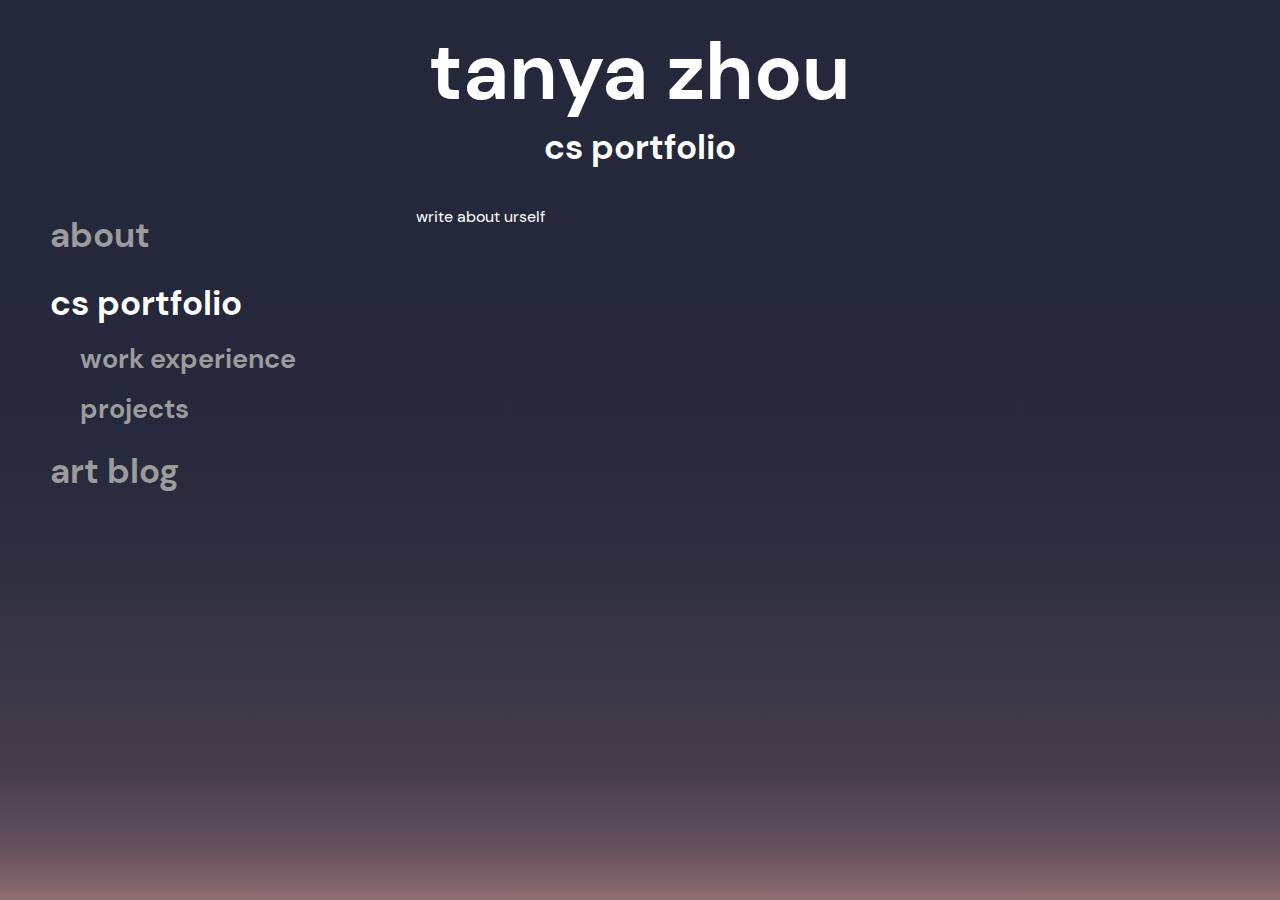
==== root/cs-portfolio.html @ 7c277479 "edited js files" ====
<!DOCTYPE html>
<html lang="en">

<head>
  <title>Tanya's Website</title>
  <link rel="stylesheet" type="text/css" href="../public/styles/styles.css" media="all" />
  <link rel="shortcut icon" type="image/x-icon" href="../public/images/caticon.ico">
  <script defer src="../js/navscript.js" type="text/javascript"></script>
</head>

<body class="cs-page-bkg">
  <header class="cs-pg-hdr">
    <h1>tanya zhou</h1>
    <h3>cs portfolio</h3>
  </header>
  <main>
    <div class="row">
      <nav>
        <ul>
          <li>
            <a id="abt" href="index.html">about</a>
          </li>
          <li>
            <a id="cs" href="cs-portfolio.html">cs portfolio</a>
          </li>
          <ul class="smaller-nav">
            <li class="smaller-nav">
              <a href="work-exp.html">work experience</a>
            </li>
            <li class="smaller-nav">
              <a href="cs-projects.html">projects</a>
            </li>
          </ul>
          <li>
            <a id="art" href="art-blog.html">art blog</a>
          </li>
        </ul>
      </nav>
      <div class="middle-content">
        <p>write about urself</p>
      </div>
    </div>
  </main>
</body>
---- public/styles/styles.css ----
@font-face {
  font-family: "DM Sans";
  src: url('../fonts/DMSans-Regular.ttf') format('truetype');
  font-weight: normal;
  font-style: normal;
}


@font-face {
  font-family: "DM Sans";
  src: url('../fonts/DMSans-Bold.ttf') format('truetype');
  font-weight: bold;
  font-style: normal;
}

@font-face {
  font-family: "DM Sans";
  src: url('../fonts/DMSans-Italic.ttf') format('truetype');
  font-weight: normal;
  font-style: italic;
}

html {
  font-family: "DM Sans", sans-serif;
  color: white;
}

footer {
  text-align: center;
  margin: 20px;
  padding: 20px;
}

header {
  color: white;
  font-weight: bold;
  font-style: normal;
  text-align: center;
  font-size: 50px;
  padding: 0;
  margin: 40px 0;
}

.cs-pg-hdr {
  font-size: 40px;
  margin: 20px 0;
}

body {
  opacity: 0;
  transition-duration: 1.5s;
  transition-property: opacity;
}

.fade {
  opacity: 1;
}

h1 {
  padding: 0;
  margin: 0;
}

h3 {
  padding: 0;
  margin: 0;
  font-size: 35px;
}

h4 {
  margin: 30px 0 0 0;
  font-size: 21px;
}

nav {
  margin: 0;
  padding: 0;
  max-width: 300px;
}

nav a {
  text-decoration: none;
  color: #9C9C9C;
}

nav ul {
  margin: auto;
  font-weight: bold;
  font-size: 35px;
  text-align: left;
  padding: 0 10px;
  list-style: none;
}

nav li {
  margin: 22px 0 0 0;
}


.smaller-nav {
  font-size: 27px;
  margin: 15px 15px;
  padding: 0;
}

.active {
  color: white;
}

/* backgrounds different for each page */
.about-pg-bkg {
  background: url("../images/mtn-bkg-darker.jpg") no-repeat center center fixed;
  -webkit-background-size: cover;
  -moz-background-size: cover;
  -o-background-size: cover;
  background-size: cover;
}

.centered-box {
  margin: auto;
}

main {
  width: 1200px;
  margin: auto;
}

.row {
  display: flex;
  flex-direction: row;
  margin: auto;
}

.middle-content {
  margin: 0 0 0 80px;
  max-width: 700px;
}

.ab-middle-content {
  max-width: 500px;
}

.intro-p {

  font-weight: bold;
  font-size: 23px;
}


.home-navbar {
  color: white;
  font-size: 30px;
  text-decoration: none;
}

/* cs portfolio stuff */
.cs-page-bkg {
  background: rgb(36, 40, 59);
  background: linear-gradient(180deg, rgba(36, 40, 59, 1) 0%, rgba(38, 41, 60, 1) 49%, rgba(56, 53, 69, 1) 73%, rgba(70, 62, 76, 1) 86%, rgba(95, 78, 89, 1) 93%, rgba(118, 93, 101, 1) 97%, rgba(144, 110, 114, 1) 100%, rgba(180, 133, 133, 1) 100%);
  margin: 0;
  background-repeat: no-repeat;
  background-attachment: fixed;
}

.timeline {
  margin: 30px 30px;
  display: grid;
  color: white;
  grid-template-columns: 0fr 2px 2fr;
}

.timeline_component_right {
  margin: 0 20px 40px 20px;
}

.timeline_date_right {
  margin: 0;
  text-align: right;
  font-weight: bold;
  font-size: 20px;
}

.timeline__middle {
  position: relative;
  background: #9C8585;
}

.timeline__point {
  position: absolute;
  width: 15px;
  height: 15px;
  top: 0;
  left: 50%;
  transform: translateX(-50%);
  background: #9C8585;
  border-radius: 50%;
}

.timeline__point--bottom {
  top: initial;
  bottom: 0;
}

.timeline_title {
  margin: 0 0 7px 0;
  padding: 0;
  font-weight: bold;
  font-size: 25px;
}


.timeline_text {
  list-style-position: inside;
  margin: 0 10px;
  padding: 0;
  font-size: 17px;
}
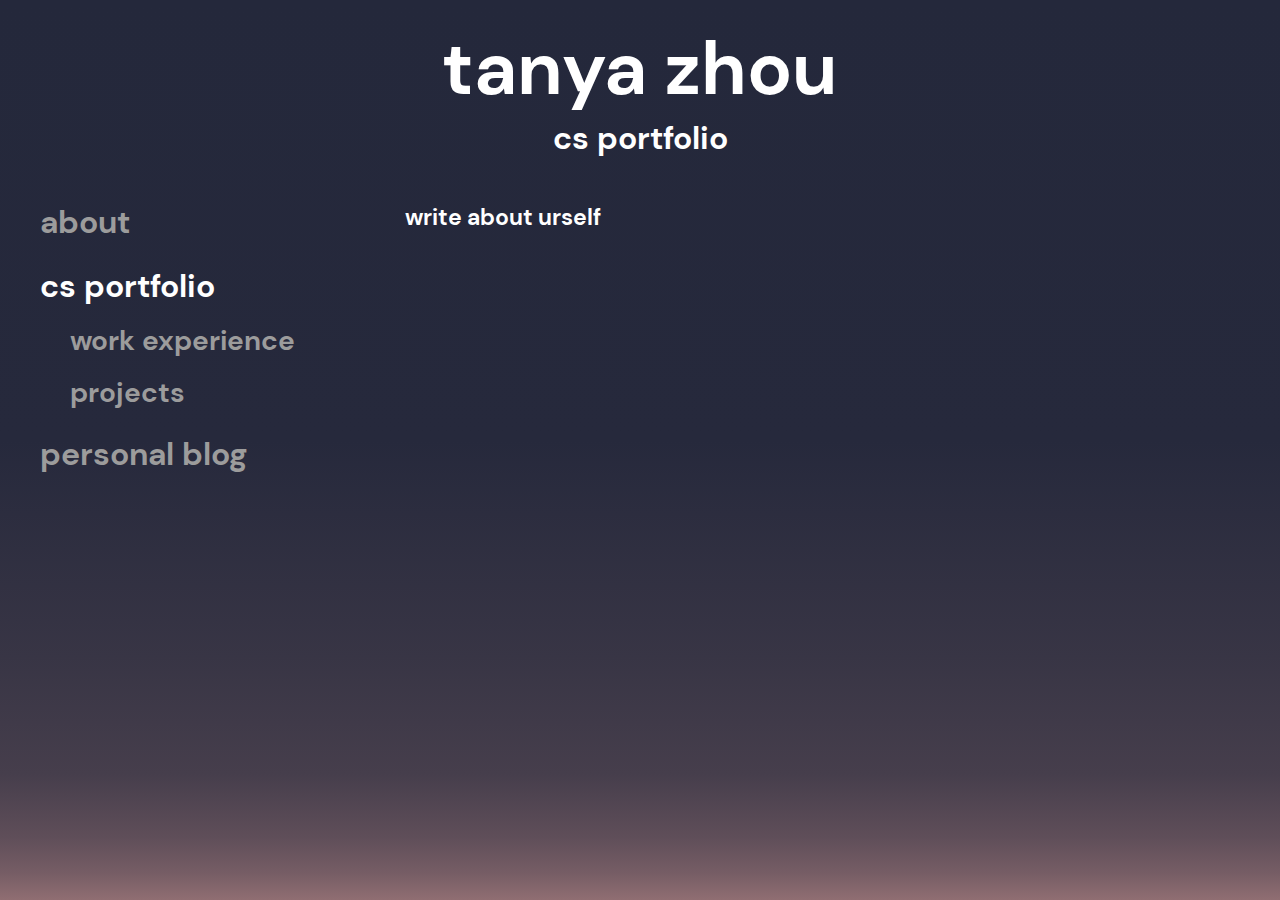
==== commit d9c6adf2: "writing descriptions for cs projects" ====
--- a/root/cs-portfolio.html
+++ b/root/cs-portfolio.html
@@ -32,11 +32,11 @@
             </li>
           </ul>
           <li>
-            <a id="art" href="art-blog.html">art blog</a>
+            <a id="art" href="personal-blog.html">personal blog</a>
           </li>
         </ul>
       </nav>
-      <div class="middle-content">
+      <div class="middle-content intro-p">
         <p>write about urself</p>
       </div>
     </div>
--- a/public/styles/styles.css
+++ b/public/styles/styles.css
@@ -36,7 +36,6 @@
   font-weight: bold;
   font-style: normal;
   text-align: center;
-  font-size: 50px;
   padding: 0;
   margin: 40px 0;
 }
@@ -58,18 +57,25 @@
 
 h1 {
   padding: 0;
+  margin: auto;
+  font-size: 75px;
+}
+
+h2 {
+  font-size: 40px;
+  padding: 0;
+  margin: 30px 0 10px 0;
+}
+
+h3 {
+  padding: 0;
   margin: 0;
-}
-
-h3 {
-  padding: 0;
-  margin: 0;
-  font-size: 35px;
+  font-size: 32px;
 }
 
 h4 {
-  margin: 30px 0 0 0;
-  font-size: 21px;
+  margin: 20px 0 0 0;
+  font-size: 24px;
 }
 
 nav {
@@ -83,12 +89,17 @@
   color: #9C9C9C;
 }
 
+.cs-link {
+  text-decoration: none;
+  color: #FFCB9B;
+}
+
 nav ul {
   margin: auto;
   font-weight: bold;
-  font-size: 35px;
+  font-size: 32px;
   text-align: left;
-  padding: 0 10px;
+  padding: 0;
   list-style: none;
 }
 
@@ -98,7 +109,7 @@
 
 
 .smaller-nav {
-  font-size: 27px;
+  font-size: 28px;
   margin: 15px 15px;
   padding: 0;
 }
@@ -127,17 +138,13 @@
 
 .row {
   display: flex;
+  margin: 0 0 20px 0;
   flex-direction: row;
-  margin: auto;
 }
 
 .middle-content {
   margin: 0 0 0 80px;
-  max-width: 700px;
-}
-
-.ab-middle-content {
-  max-width: 500px;
+  max-width: 550px;
 }
 
 .intro-p {
@@ -162,15 +169,21 @@
   background-attachment: fixed;
 }
 
+.cs-page-title {
+  font-size: 50px;
+}
+
 .timeline {
-  margin: 30px 30px;
+  margin: 30px 0;
   display: grid;
   color: white;
   grid-template-columns: 0fr 2px 2fr;
 }
+
 
 .timeline_component_right {
   margin: 0 20px 40px 20px;
+  max-width: 550px;
 }
 
 .timeline_date_right {
@@ -213,5 +226,82 @@
   list-style-position: inside;
   margin: 0 10px;
   padding: 0;
-  font-size: 17px;
+  font-size: 22px;
+}
+
+.cs-proj-content {
+  margin: 0 0 0 50px;
+  max-width: 850px;
+}
+
+.cs-proj-box {
+  margin: 0 10px 0 0;
+  width: 450px;
+}
+
+.bold {
+  font-weight: bold;
+}
+
+.cs-proj-descrip {
+  margin: auto;
+  width: 1000px;
+}
+
+img {
+  margin: 20px;
+  align-self: center;
+  border-radius: 10px;
+
+}
+
+#resize-600 {
+  width: 600px;
+  height: auto;
+}
+
+#resize-500 {
+  width: 500px;
+  height: auto;
+}
+
+#resize-400 {
+  width: 400px;
+  height: auto;
+}
+
+.project-description {
+  font-size: 22px;
+  padding: 0;
+  margin: 10px 0;
+}
+
+.proj-link {
+  color: white;
+  text-decoration: none;
+  font-size: 22px;
+
+}
+
+.proj-link:hover {
+  color: #EEBABA;
+}
+
+.img-descrip {
+  margin: 20px 0 0 20px;
+  padding: 0;
+  font-size: 20px;
+  font-style: italic;
+}
+
+.li-cs {
+  margin: 0 0 15px 0;
+}
+
+.larger-bottom {
+  margin: 0 0 60px 0;
+}
+
+.font-22 {
+  font-size: 22px;
 }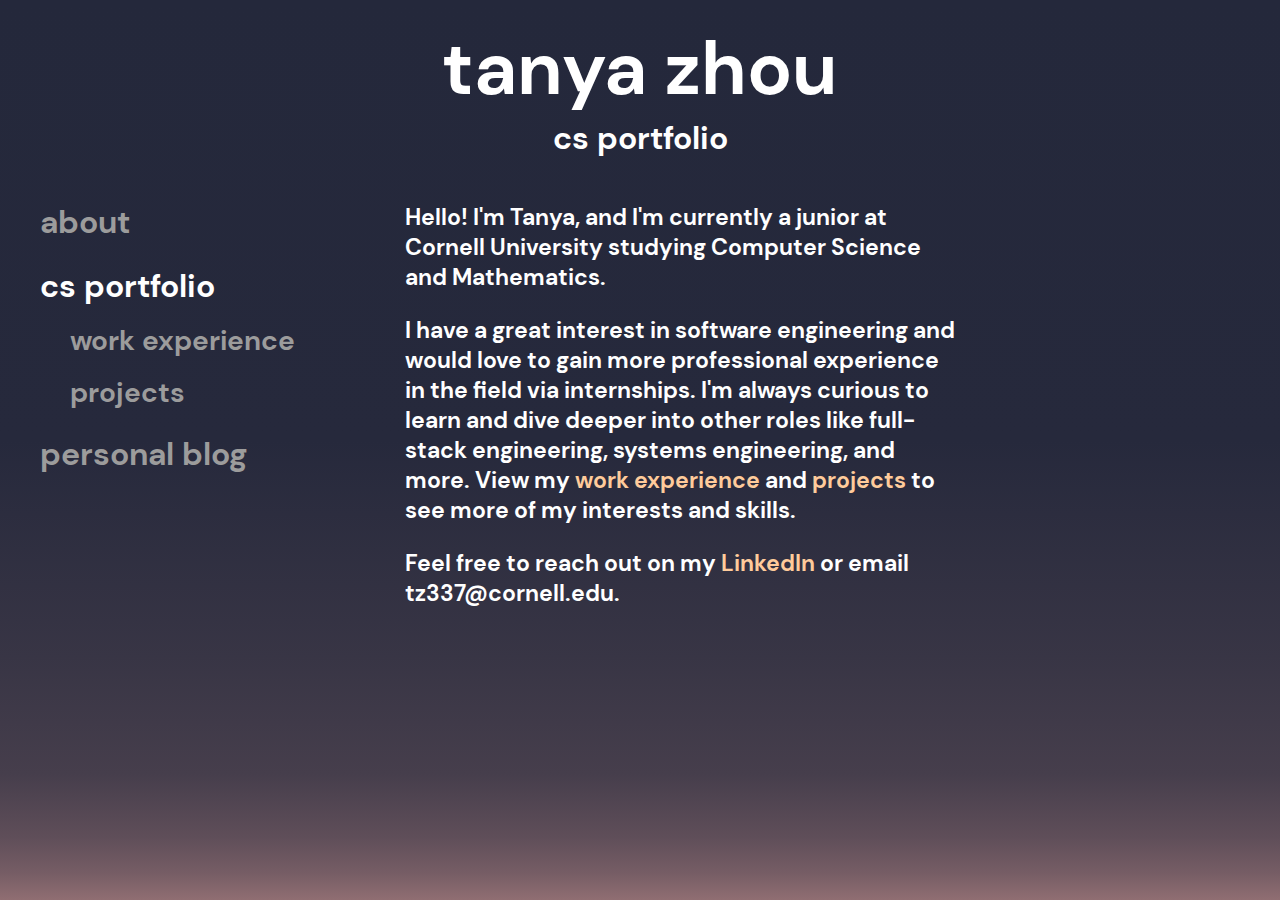
==== commit 59165d21: "wrapping up website" ====
--- a/root/cs-portfolio.html
+++ b/root/cs-portfolio.html
@@ -8,7 +8,7 @@
   <script defer src="../js/navscript.js" type="text/javascript"></script>
 </head>
 
-<body class="cs-page-bkg">
+<body class="cs-page-bkg fade">
   <header class="cs-pg-hdr">
     <h1>tanya zhou</h1>
     <h3>cs portfolio</h3>
@@ -37,8 +37,31 @@
         </ul>
       </nav>
       <div class="middle-content intro-p">
-        <p>write about urself</p>
+        <p>Hello! I'm Tanya, and I'm currently a junior at Cornell University
+          studying Computer Science and Mathematics.
+        </p>
+        <p>
+          I have a great interest in
+          software engineering and would love to gain more professional
+          experience in the field via internships. I'm always curious to learn and dive
+          deeper into other roles like full-stack engineering, systems engineering,
+          and more. View my <a class="cs-link" href="work-exp.html">work experience</a> and <a class="cs-link"
+            href="cs-projects.html">projects</a> to
+          see more of my interests
+          and skills.
+        </p>
+        <p>
+          Feel free to reach out on my <a class="cs-link"
+            href="https://www.linkedin.com/in/tanya-zhou-4242861a9/">LinkedIn</a> or email
+          tz337@cornell.edu.
+        </p>
+        <div class="row">
+
+        </div>
       </div>
     </div>
   </main>
-</body>+</body>
+<footer></footer>
+
+</html>--- a/public/styles/styles.css
+++ b/public/styles/styles.css
@@ -23,6 +23,7 @@
 html {
   font-family: "DM Sans", sans-serif;
   color: white;
+  scroll-behavior: smooth;
 }
 
 footer {
@@ -45,14 +46,16 @@
   margin: 20px 0;
 }
 
+
 body {
-  opacity: 0;
+  opacity: 1;
   transition-duration: 1.5s;
   transition-property: opacity;
 }
 
+
 .fade {
-  opacity: 1;
+  opacity: 0;
 }
 
 h1 {
@@ -116,6 +119,14 @@
 
 .active {
   color: white;
+}
+
+.personal-blog-bkg {
+  background: url("../images/bamboo.jpg") no-repeat center center fixed;
+  -webkit-background-size: cover;
+  -moz-background-size: cover;
+  -o-background-size: cover;
+  background-size: cover;
 }
 
 /* backgrounds different for each page */
@@ -148,7 +159,6 @@
 }
 
 .intro-p {
-
   font-weight: bold;
   font-size: 23px;
 }
@@ -255,6 +265,11 @@
 
 }
 
+#resize-800 {
+  width: 800px;
+  height: auto;
+}
+
 #resize-600 {
   width: 600px;
   height: auto;
@@ -270,6 +285,10 @@
   height: auto;
 }
 
+#centered {
+  margin: auto;
+}
+
 .project-description {
   font-size: 22px;
   padding: 0;
